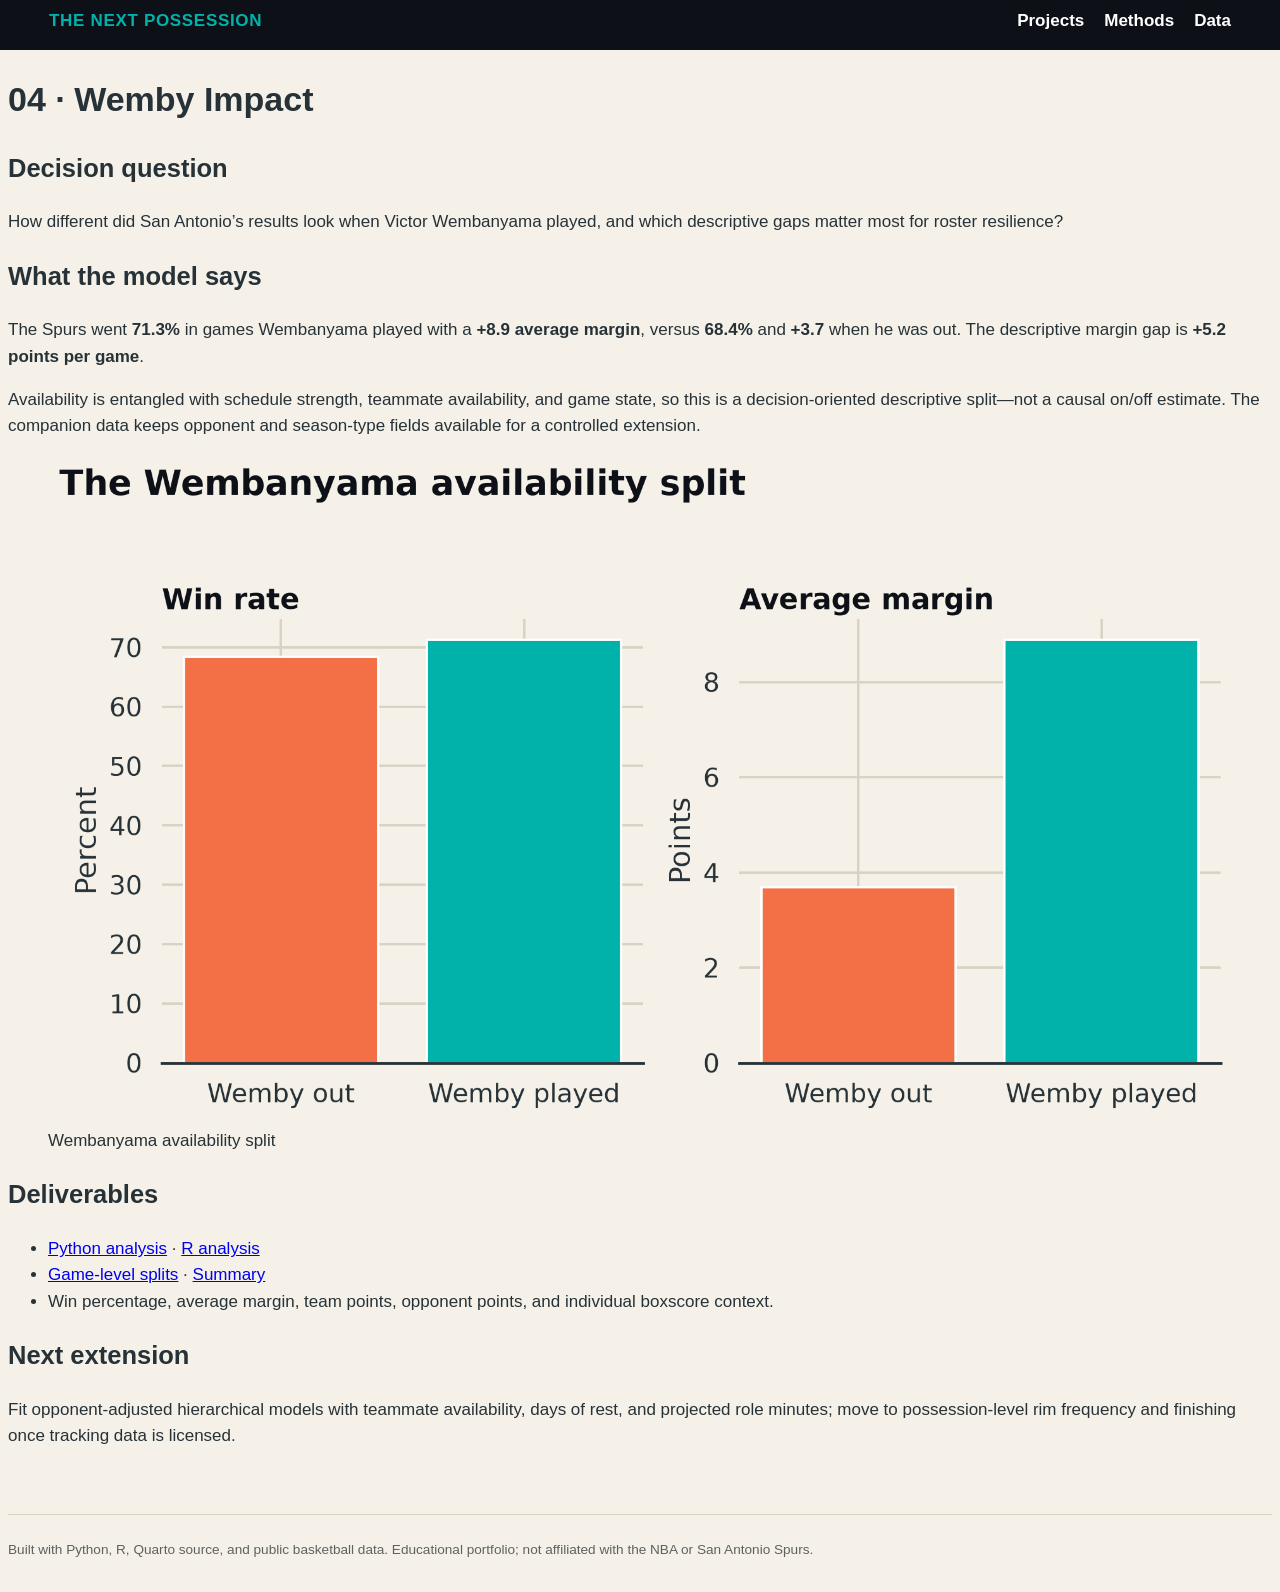
==== docs/projects/04_wemby_impact/index.html @ 5e853c53 "Preserve original local Spurs portfolio snapshot" ====
<!DOCTYPE html>
<html xmlns="http://www.w3.org/1999/xhtml">
<head>
  <meta charset="utf-8" />
  <meta name="generator" content="pandoc 3.10" />
  <meta name="viewport" content="width=device-width, initial-scale=1.0, user-scalable=yes" />
  <title>04 · Wemby Impact</title>
  <style>
    /* Default styles provided by pandoc.
    ** See https://pandoc.org/MANUAL.html#variables-for-html for config info.
    */
    span.smallcaps{font-variant: small-caps;}
    div.columns{display: flex; gap: 1.5em;}
    div.column{flex: auto;}
    @media screen {
    div.columns{gap: min(4vw, 1.5em);}
    div.column{overflow-x: auto;}
    }
    div.hanging-indent{margin-left: 1.5em; text-indent: -1.5em;}
    /* The extra [class] is a hack that increases specificity enough to
       override a similar rule in reveal.js */
    ul.task-list[class]{list-style: none;}
    ul.task-list li input[type="checkbox"] {
      font-size: inherit;
      width: 0.8em;
      margin: 0 0.8em 0.2em -1.6em;
      vertical-align: middle;
    }
    .display.math{display: block; text-align: center; margin: 0.5rem auto;}
  </style>
  <link rel="stylesheet" href="../../assets/styles.css" />
</head>
<body>
<nav class="fallback-nav">
<a class="brand" href="../../index.html">THE NEXT POSSESSION</a>
<a href="../../index.html#explore-the-portfolio">Projects</a>
<a href="../../methodology.html">Methods</a>
<a href="../../data.html">Data</a>
</nav>
<h1 id="wemby-impact">04 · Wemby Impact</h1>
<h2 id="decision-question">Decision question</h2>
<p>How different did San Antonio’s results look when Victor Wembanyama
played, and which descriptive gaps matter most for roster
resilience?</p>
<h2 id="what-the-model-says">What the model says</h2>
<p>The Spurs went <strong>71.3%</strong> in games Wembanyama played with
a <strong>+8.9 average margin</strong>, versus <strong>68.4%</strong>
and <strong>+3.7</strong> when he was out. The descriptive margin gap is
<strong>+5.2 points per game</strong>.</p>
<p>Availability is entangled with schedule strength, teammate
availability, and game state, so this is a decision-oriented descriptive
split—not a causal on/off estimate. The companion data keeps opponent
and season-type fields available for a controlled extension.</p>
<figure>
<img src="../../assets/04_wemby_impact.png"
alt="Wembanyama availability split" />
<figcaption aria-hidden="true">Wembanyama availability
split</figcaption>
</figure>
<h2 id="deliverables">Deliverables</h2>
<ul>
<li><a href="analysis.py">Python analysis</a> · <a href="analysis.R">R
analysis</a></li>
<li><a href="wemby_game_splits.csv">Game-level splits</a> · <a
href="wemby_impact_summary.csv">Summary</a></li>
<li>Win percentage, average margin, team points, opponent points, and
individual boxscore context.</li>
</ul>
<h2 id="next-extension">Next extension</h2>
<p>Fit opponent-adjusted hierarchical models with teammate availability,
days of rest, and projected role minutes; move to possession-level rim
frequency and finishing once tracking data is licensed.</p>
<footer class="fallback-footer">Built with Python, R, Quarto source, and public basketball data. Educational portfolio; not affiliated with the NBA or San Antonio Spurs.</footer>
</body>
</html>
---- docs/assets/styles.css ----
:root {
  --spurs-black: #0d1117;
  --spurs-silver: #c4ced4;
  --cream: #f5f1e8;
  --charcoal: #263238;
  --teal: #00b2a9;
  --orange: #f36f45;
}

body {
  background: var(--cream);
  color: var(--charcoal);
  font-family: Inter, ui-sans-serif, -apple-system, BlinkMacSystemFont, "Segoe UI", sans-serif;
  font-size: 17px;
  line-height: 1.55;
}

.fallback-nav {
  display: flex;
  gap: 1.25rem;
  align-items: center;
  padding: 1rem max(1.25rem, calc((100% - 1150px) / 2));
  margin: -1rem -1rem 1rem;
  background: var(--spurs-black);
}

.fallback-nav a {
  color: white;
  text-decoration: none;
  font-weight: 700;
}

.fallback-nav .brand {
  margin-right: auto;
  color: var(--teal);
  letter-spacing: .04em;
}

.fallback-footer {
  margin-top: 4rem;
  padding: 1.5rem 0;
  border-top: 1px solid #d8d2c4;
  color: #5e625f;
  font-size: .85rem;
}

.navbar {
  background: var(--spurs-black) !important;
}

.hero {
  padding: 4.5rem 3rem;
  margin: -1rem -1rem 2rem;
  color: white;
  background:
    radial-gradient(circle at 80% 20%, rgba(0, 178, 169, .35), transparent 25%),
    radial-gradient(circle at 20% 80%, rgba(243, 111, 69, .28), transparent 30%),
    linear-gradient(135deg, #0d1117, #263238);
  border-radius: 0 0 2rem 2rem;
}

.hero h1 {
  font-family: Georgia, "Times New Roman", serif;
  font-size: clamp(3rem, 8vw, 6.4rem);
  line-height: .9;
  letter-spacing: -.05em;
  margin-bottom: 1.25rem;
}

.eyebrow {
  color: var(--teal);
  font-weight: 800;
  text-transform: uppercase;
  letter-spacing: .12em;
}

.project-grid {
  display: grid;
  grid-template-columns: repeat(auto-fit, minmax(250px, 1fr));
  gap: 1rem;
  margin: 2rem 0;
}

.project-card {
  display: block;
  color: inherit;
  text-decoration: none;
  padding: 1.5rem;
  border: 1px solid #d8d2c4;
  border-radius: 1rem;
  background: rgba(255, 255, 255, .55);
  transition: transform .15s ease, box-shadow .15s ease;
}

.project-card:hover {
  color: inherit;
  transform: translateY(-3px);
  box-shadow: 0 12px 28px rgba(13, 17, 23, .10);
}

.project-number {
  color: var(--orange);
  font-size: .85rem;
  font-weight: 800;
  letter-spacing: .1em;
}

.callout-note {
  border-left-color: var(--teal) !important;
}

table {
  background: rgba(255, 255, 255, .55);
}

main, body > header, body > nav#TOC {
  max-width: 1150px;
  margin-left: auto;
  margin-right: auto;
}

img {
  max-width: 100%;
  height: auto;
}
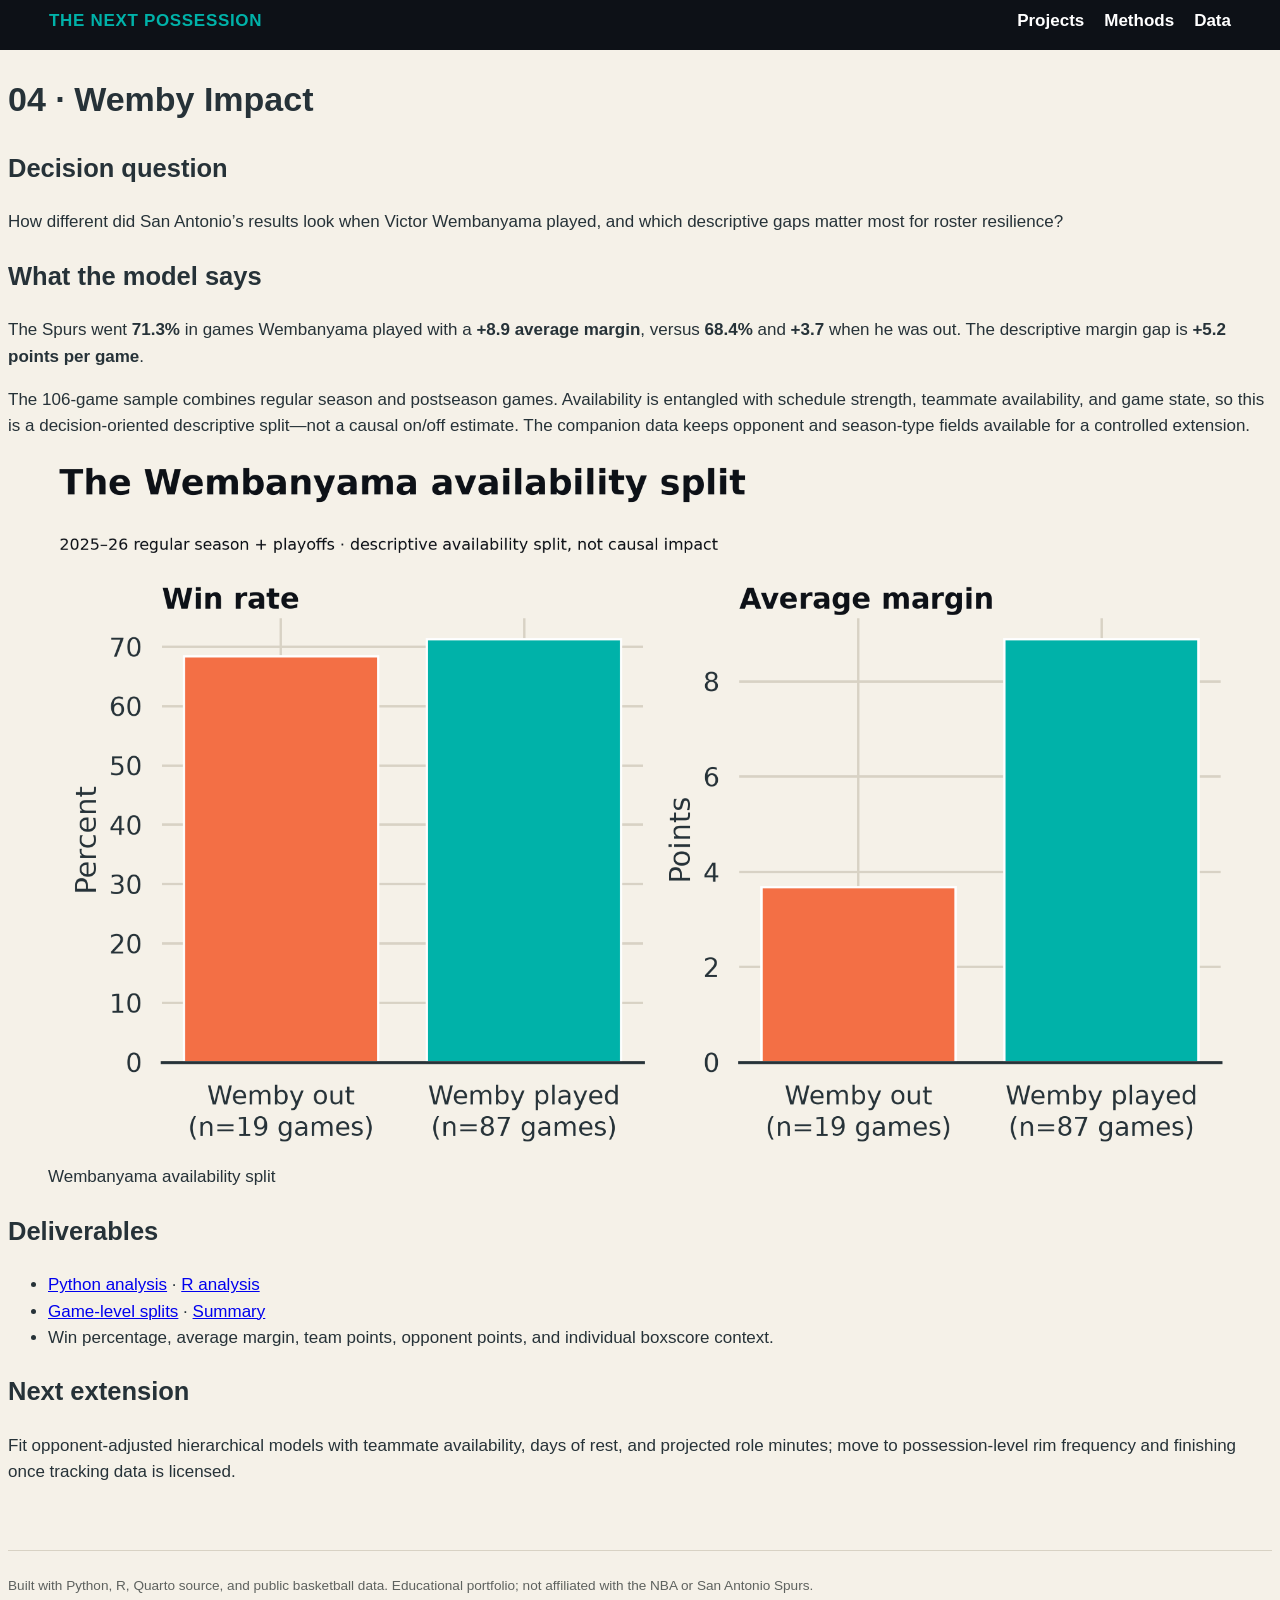
==== commit 95357513: "Repair tournament accounting and align Python R validation Fixed Python/R tournament accounting, neu" ====
--- a/docs/projects/04_wemby_impact/index.html
+++ b/docs/projects/04_wemby_impact/index.html
@@ -47,10 +47,11 @@
 a <strong>+8.9 average margin</strong>, versus <strong>68.4%</strong>
 and <strong>+3.7</strong> when he was out. The descriptive margin gap is
 <strong>+5.2 points per game</strong>.</p>
-<p>Availability is entangled with schedule strength, teammate
-availability, and game state, so this is a decision-oriented descriptive
-split—not a causal on/off estimate. The companion data keeps opponent
-and season-type fields available for a controlled extension.</p>
+<p>The 106-game sample combines regular season and postseason games.
+Availability is entangled with schedule strength, teammate availability,
+and game state, so this is a decision-oriented descriptive split—not a
+causal on/off estimate. The companion data keeps opponent and
+season-type fields available for a controlled extension.</p>
 <figure>
 <img src="../../assets/04_wemby_impact.png"
 alt="Wembanyama availability split" />
